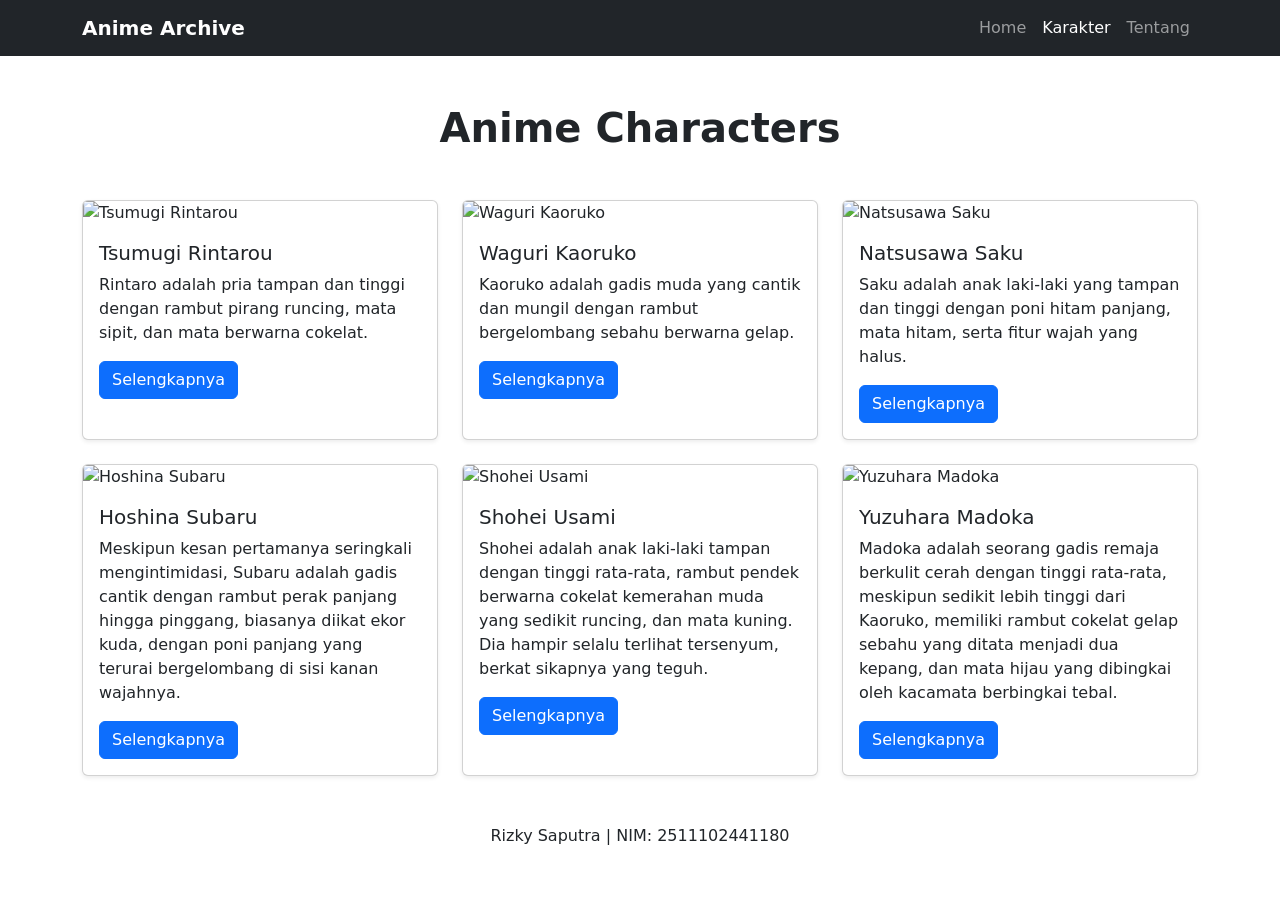
==== characters.html @ 5ef2c2cc "Initial commit" ====
<!DOCTYPE html>
<html lang="id">

<head>

    <meta charset="UTF-8">

    <meta name="viewport"
          content="width=device-width, initial-scale=1.0">

    <title>Anime Archive - Characters</title>

    <!-- Bootstrap -->
    <link
        href="https://cdn.jsdelivr.net/npm/bootstrap@5.3.3/dist/css/bootstrap.min.css"
        rel="stylesheet">

    <!-- CSS Sendiri -->
    <link rel="stylesheet" href="style.css">

</head>

<body>


<!-- NAVBAR -->

<nav class="navbar navbar-expand-lg navbar-dark bg-dark sticky-top">

    <div class="container">

        <a class="navbar-brand fw-bold"
           href="index.html">

            Anime Archive

        </a>


        <button
            class="navbar-toggler"
            type="button"
            data-bs-toggle="collapse"
            data-bs-target="#navbarNav">

            <span class="navbar-toggler-icon"></span>

        </button>


        <div class="collapse navbar-collapse"
             id="navbarNav">

            <ul class="navbar-nav ms-auto">

                <li class="nav-item">

                    <a class="nav-link"
                       href="index.html">

                        Home

                    </a>

                </li>

                <li class="nav-item">

                    <a class="nav-link active"
                       href="characters.html">

                        Karakter

                    </a>

                </li>

                <li class="nav-item">

                    <a class="nav-link"
                       href="about.html">

                        Tentang

                    </a>

                </li>

            </ul>

        </div>

    </div>

</nav>


<!-- CONTENT -->

<section class="py-5">

    <div class="container">

        <h1 class="text-center fw-bold mb-5">
            Anime Characters
        </h1>

        <div class="row g-4">

            <!-- CARD 1 -->
            <div class="col-12 col-md-6 col-lg-4">
                <div class="card character-card shadow-sm h-100">

                    <img
                        src="Tsumugi Rintarou.jpg"
                        class="card-img-top"
                        alt="Tsumugi Rintarou">

                    <div class="card-body">
                        <h5 class="card-title">
                            Tsumugi Rintarou
                        </h5>

                        <p class="card-text">
                            Rintaro adalah pria tampan dan tinggi dengan
                            rambut pirang runcing, mata sipit, dan mata
                            berwarna cokelat.
                        </p>

                        <a
                            href="https://kaoruhana.fandom.com/wiki/Rintaro_Tsumugi"
                            class="btn btn-primary">
                            Selengkapnya
                        </a>
                    </div>

                </div>
            </div>


            <!-- CARD 2 -->
            <div class="col-12 col-md-6 col-lg-4">
                <div class="card character-card shadow-sm h-100">

                    <img
                        src="Waguri Kaoruko (1).jpg"
                        class="card-img-top"
                        alt="Waguri Kaoruko">

                    <div class="card-body">
                        <h5 class="card-title">
                            Waguri Kaoruko
                        </h5>

                        <p class="card-text">
                            Kaoruko adalah gadis muda yang cantik dan
                            mungil dengan rambut bergelombang sebahu
                            berwarna gelap.
                        </p>

                        <a
                            href="https://kaoruhana.fandom.com/wiki/Kaoruko_Waguri"
                            class="btn btn-primary">
                            Selengkapnya
                        </a>
                    </div>

                </div>
            </div>


            <!-- CARD 3 -->
            <div class="col-12 col-md-6 col-lg-4">
                <div class="card character-card shadow-sm h-100">

                    <img
                        src="Natsusawa Saku.jpg"
                        class="card-img-top"
                        alt="Natsusawa Saku">

                    <div class="card-body">
                        <h5 class="card-title">
                            Natsusawa Saku
                        </h5>

                        <p class="card-text">
                            Saku adalah anak laki-laki yang tampan dan
                            tinggi dengan poni hitam panjang, mata hitam,
                            serta fitur wajah yang halus.
                        </p>

                        <a
                            href="https://kaoruhana.fandom.com/wiki/Saku_Natsusawa"
                            class="btn btn-primary">
                            Selengkapnya
                        </a>
                    </div>

                </div>
            </div>


            <!-- CARD 4 -->


            <div class="col-12 col-md-6 col-lg-4">
                <div class="card character-card shadow-sm h-100">

                    <img
                        src="Hoshina Subaru.jpg"
                        class="card-img-top"
                        alt="Hoshina Subaru">

                    <div class="card-body">
                        <h5 class="card-title">
                            Hoshina Subaru
                        </h5>

                        <p class="card-text">
                           Meskipun kesan pertamanya seringkali mengintimidasi, 
                           Subaru adalah gadis cantik dengan rambut perak panjang hingga pinggang, 
                           biasanya diikat ekor kuda, dengan poni panjang yang terurai bergelombang di sisi kanan wajahnya.
                        </p>

                        <a href="https://kaoruhana.fandom.com/wiki/Subaru_Hoshina" class="btn btn-primary">
                            Selengkapnya
                        </a>
                    </div>

                </div>
            </div>


            <!-- CARD 5 -->
            <div class="col-12 col-md-6 col-lg-4">
                <div class="card character-card shadow-sm h-100">

                    <img
                        src="Shouhei Usami.jpg"
                        class="card-img-top"
                        alt="Shohei Usami">

                    <div class="card-body">
                        <h5 class="card-title">
                            Shohei Usami
                        </h5>

                        <p class="card-text">
                         Shohei adalah anak laki-laki tampan dengan tinggi rata-rata, 
                         rambut pendek berwarna cokelat kemerahan muda yang sedikit runcing, dan mata kuning. 
                         Dia hampir selalu terlihat tersenyum, berkat sikapnya yang teguh.
                        </p>

                        <a href="https://kaoruhana.fandom.com/wiki/Shohei_Usami" class="btn btn-primary">
                            Selengkapnya
                        </a>
                    </div>

                </div>
            </div>



            <!-- CARD 6 -->
            <div class="col-12 col-md-6 col-lg-4">
                <div class="card character-card shadow-sm h-100">

                    <img
                        src="yuzuhara madoka.jpg"
                        class="card-img-top"
                        alt="Yuzuhara Madoka">

                    <div class="card-body">
                        <h5 class="card-title">
                            Yuzuhara Madoka
                        </h5>

                        <p class="card-text">
                            Madoka adalah seorang gadis remaja berkulit cerah dengan tinggi rata-rata, 
                            meskipun sedikit lebih tinggi dari Kaoruko, memiliki rambut cokelat gelap 
                            sebahu yang ditata menjadi dua kepang, 
                            dan mata hijau yang dibingkai oleh kacamata berbingkai tebal.
                        </p>

                        <a href="https://kaoruhana.fandom.com/wiki/Madoka_Yuzuhara" class="btn btn-primary">
                            Selengkapnya
                        </a>
                    </div>

                </div>
            </div>

        </div>

    </div>

</section>




<!-- FOOTER -->

<footer class="text-center">

    <div class="container">

        <p class="mb-0">
            Rizky Saputra | NIM: 2511102441180
        </p>

    </div>

</footer>


<script
    src="https://cdn.jsdelivr.net/npm/bootstrap@5.3.3/dist/js/bootstrap.bundle.min.js">
</script>

</body>

</html>
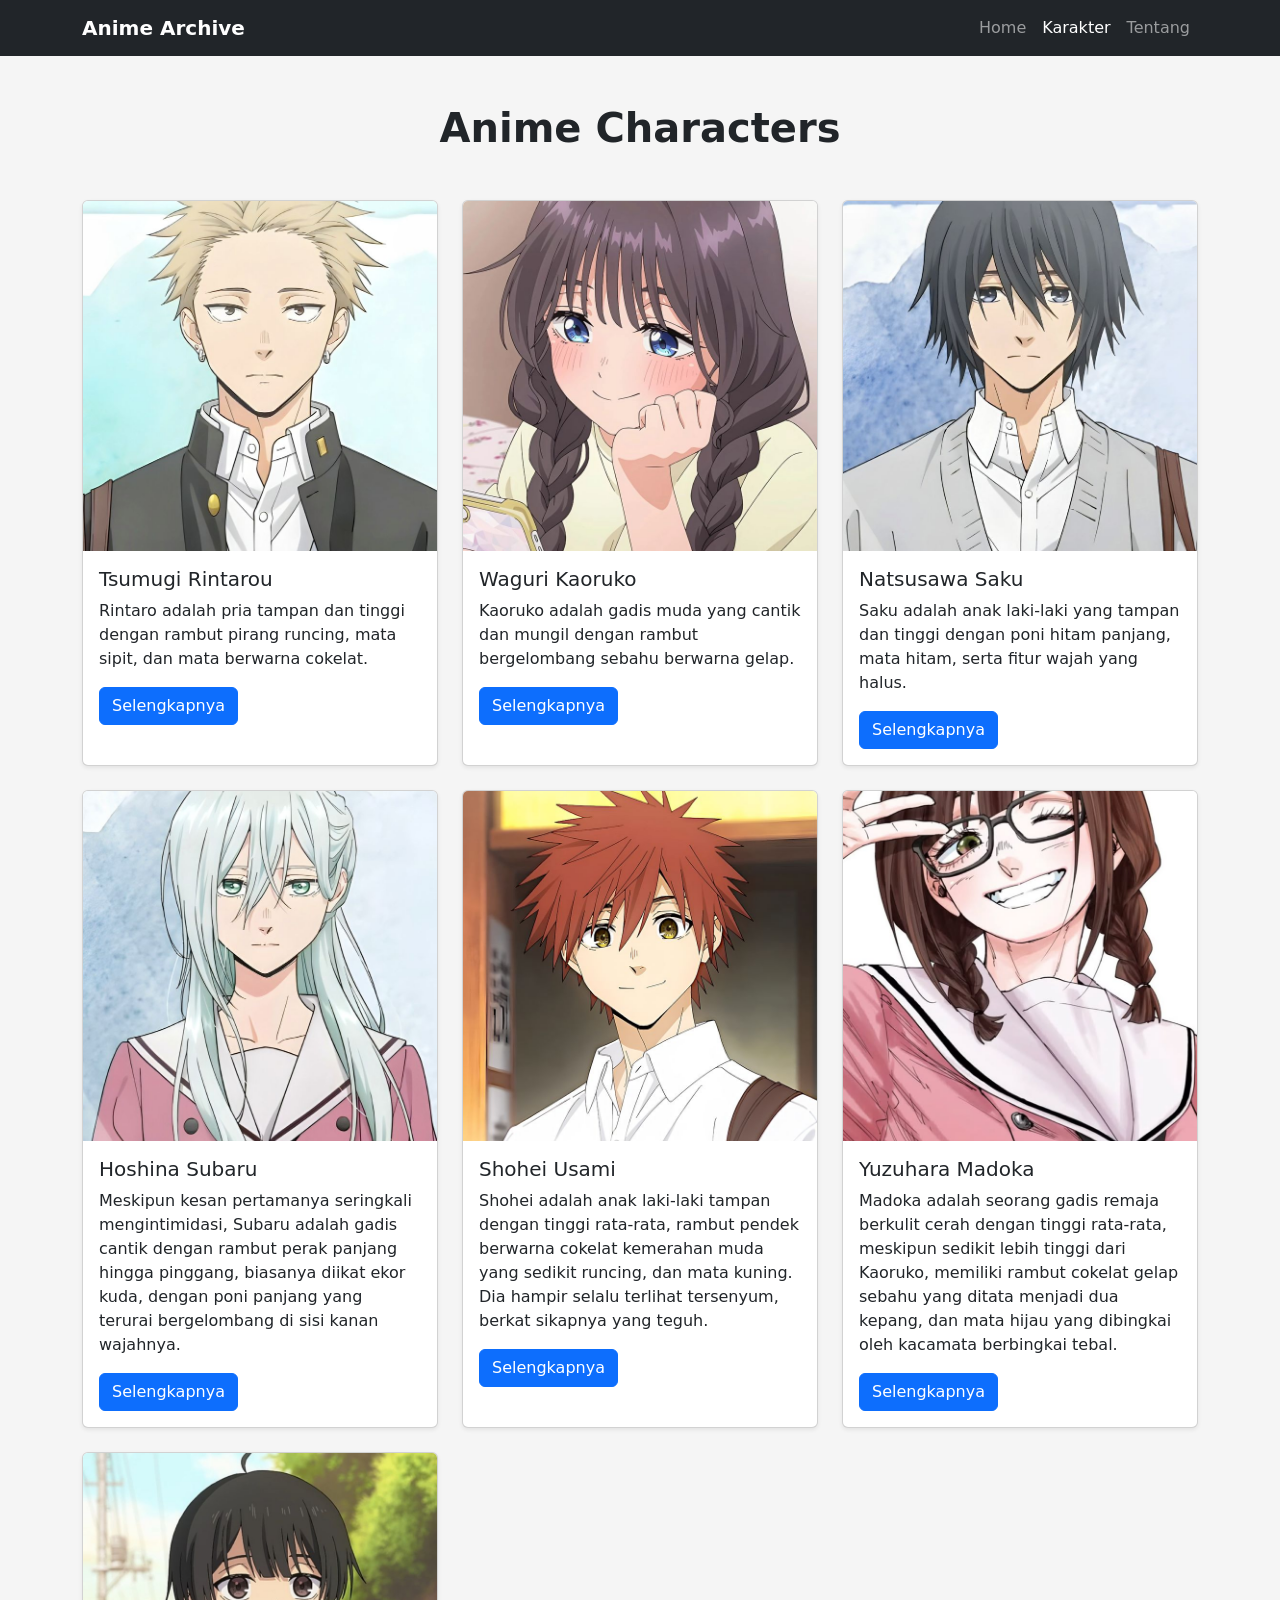
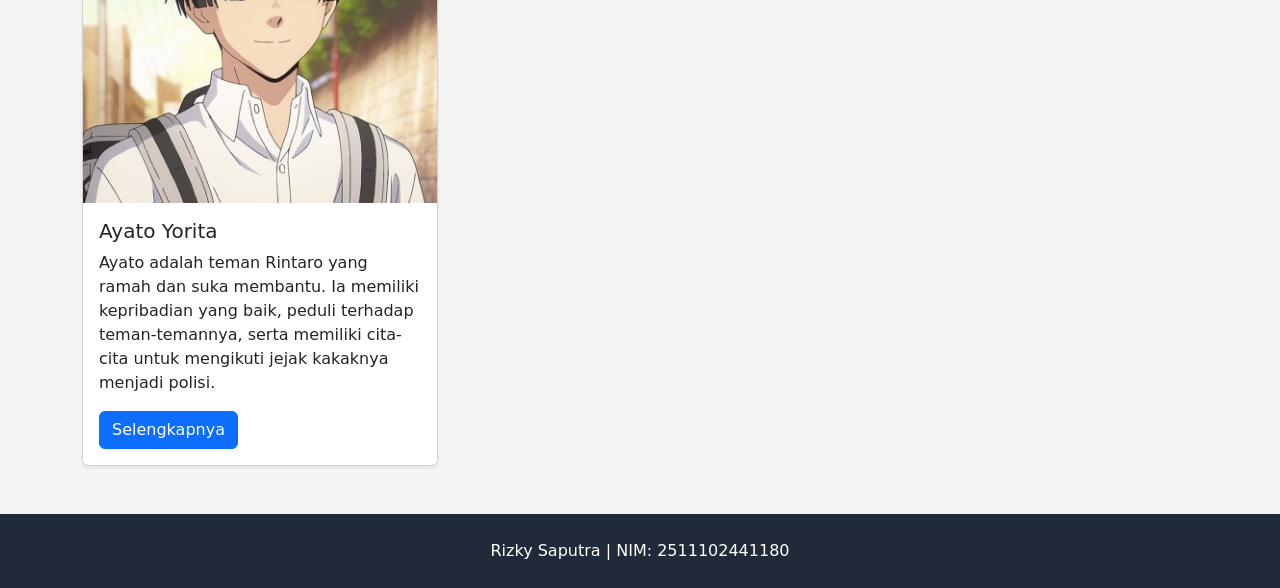
==== commit ab265606: "Add files via upload" ====
--- a/characters.html
+++ b/characters.html
@@ -1,323 +1,353 @@
-<!DOCTYPE html>
-<html lang="id">
-
-<head>
-
-    <meta charset="UTF-8">
-
-    <meta name="viewport"
-          content="width=device-width, initial-scale=1.0">
-
-    <title>Anime Archive - Characters</title>
-
-    <!-- Bootstrap -->
-    <link
-        href="https://cdn.jsdelivr.net/npm/bootstrap@5.3.3/dist/css/bootstrap.min.css"
-        rel="stylesheet">
-
-    <!-- CSS Sendiri -->
-    <link rel="stylesheet" href="style.css">
-
-</head>
-
-<body>
-
-
-<!-- NAVBAR -->
-
-<nav class="navbar navbar-expand-lg navbar-dark bg-dark sticky-top">
-
-    <div class="container">
-
-        <a class="navbar-brand fw-bold"
-           href="index.html">
-
-            Anime Archive
-
-        </a>
-
-
-        <button
-            class="navbar-toggler"
-            type="button"
-            data-bs-toggle="collapse"
-            data-bs-target="#navbarNav">
-
-            <span class="navbar-toggler-icon"></span>
-
-        </button>
-
-
-        <div class="collapse navbar-collapse"
-             id="navbarNav">
-
-            <ul class="navbar-nav ms-auto">
-
-                <li class="nav-item">
-
-                    <a class="nav-link"
-                       href="index.html">
-
-                        Home
-
-                    </a>
-
-                </li>
-
-                <li class="nav-item">
-
-                    <a class="nav-link active"
-                       href="characters.html">
-
-                        Karakter
-
-                    </a>
-
-                </li>
-
-                <li class="nav-item">
-
-                    <a class="nav-link"
-                       href="about.html">
-
-                        Tentang
-
-                    </a>
-
-                </li>
-
-            </ul>
-
-        </div>
-
-    </div>
-
-</nav>
-
-
-<!-- CONTENT -->
-
-<section class="py-5">
-
-    <div class="container">
-
-        <h1 class="text-center fw-bold mb-5">
-            Anime Characters
-        </h1>
-
-        <div class="row g-4">
-
-            <!-- CARD 1 -->
-            <div class="col-12 col-md-6 col-lg-4">
-                <div class="card character-card shadow-sm h-100">
-
-                    <img
-                        src="Tsumugi Rintarou.jpg"
-                        class="card-img-top"
-                        alt="Tsumugi Rintarou">
-
-                    <div class="card-body">
-                        <h5 class="card-title">
-                            Tsumugi Rintarou
-                        </h5>
-
-                        <p class="card-text">
-                            Rintaro adalah pria tampan dan tinggi dengan
-                            rambut pirang runcing, mata sipit, dan mata
-                            berwarna cokelat.
-                        </p>
-
-                        <a
-                            href="https://kaoruhana.fandom.com/wiki/Rintaro_Tsumugi"
-                            class="btn btn-primary">
-                            Selengkapnya
-                        </a>
-                    </div>
-
-                </div>
-            </div>
-
-
-            <!-- CARD 2 -->
-            <div class="col-12 col-md-6 col-lg-4">
-                <div class="card character-card shadow-sm h-100">
-
-                    <img
-                        src="Waguri Kaoruko (1).jpg"
-                        class="card-img-top"
-                        alt="Waguri Kaoruko">
-
-                    <div class="card-body">
-                        <h5 class="card-title">
-                            Waguri Kaoruko
-                        </h5>
-
-                        <p class="card-text">
-                            Kaoruko adalah gadis muda yang cantik dan
-                            mungil dengan rambut bergelombang sebahu
-                            berwarna gelap.
-                        </p>
-
-                        <a
-                            href="https://kaoruhana.fandom.com/wiki/Kaoruko_Waguri"
-                            class="btn btn-primary">
-                            Selengkapnya
-                        </a>
-                    </div>
-
-                </div>
-            </div>
-
-
-            <!-- CARD 3 -->
-            <div class="col-12 col-md-6 col-lg-4">
-                <div class="card character-card shadow-sm h-100">
-
-                    <img
-                        src="Natsusawa Saku.jpg"
-                        class="card-img-top"
-                        alt="Natsusawa Saku">
-
-                    <div class="card-body">
-                        <h5 class="card-title">
-                            Natsusawa Saku
-                        </h5>
-
-                        <p class="card-text">
-                            Saku adalah anak laki-laki yang tampan dan
-                            tinggi dengan poni hitam panjang, mata hitam,
-                            serta fitur wajah yang halus.
-                        </p>
-
-                        <a
-                            href="https://kaoruhana.fandom.com/wiki/Saku_Natsusawa"
-                            class="btn btn-primary">
-                            Selengkapnya
-                        </a>
-                    </div>
-
-                </div>
-            </div>
-
-
-            <!-- CARD 4 -->
-
-
-            <div class="col-12 col-md-6 col-lg-4">
-                <div class="card character-card shadow-sm h-100">
-
-                    <img
-                        src="Hoshina Subaru.jpg"
-                        class="card-img-top"
-                        alt="Hoshina Subaru">
-
-                    <div class="card-body">
-                        <h5 class="card-title">
-                            Hoshina Subaru
-                        </h5>
-
-                        <p class="card-text">
-                           Meskipun kesan pertamanya seringkali mengintimidasi, 
-                           Subaru adalah gadis cantik dengan rambut perak panjang hingga pinggang, 
-                           biasanya diikat ekor kuda, dengan poni panjang yang terurai bergelombang di sisi kanan wajahnya.
-                        </p>
-
-                        <a href="https://kaoruhana.fandom.com/wiki/Subaru_Hoshina" class="btn btn-primary">
-                            Selengkapnya
-                        </a>
-                    </div>
-
-                </div>
-            </div>
-
-
-            <!-- CARD 5 -->
-            <div class="col-12 col-md-6 col-lg-4">
-                <div class="card character-card shadow-sm h-100">
-
-                    <img
-                        src="Shouhei Usami.jpg"
-                        class="card-img-top"
-                        alt="Shohei Usami">
-
-                    <div class="card-body">
-                        <h5 class="card-title">
-                            Shohei Usami
-                        </h5>
-
-                        <p class="card-text">
-                         Shohei adalah anak laki-laki tampan dengan tinggi rata-rata, 
-                         rambut pendek berwarna cokelat kemerahan muda yang sedikit runcing, dan mata kuning. 
-                         Dia hampir selalu terlihat tersenyum, berkat sikapnya yang teguh.
-                        </p>
-
-                        <a href="https://kaoruhana.fandom.com/wiki/Shohei_Usami" class="btn btn-primary">
-                            Selengkapnya
-                        </a>
-                    </div>
-
-                </div>
-            </div>
-
-
-
-            <!-- CARD 6 -->
-            <div class="col-12 col-md-6 col-lg-4">
-                <div class="card character-card shadow-sm h-100">
-
-                    <img
-                        src="yuzuhara madoka.jpg"
-                        class="card-img-top"
-                        alt="Yuzuhara Madoka">
-
-                    <div class="card-body">
-                        <h5 class="card-title">
-                            Yuzuhara Madoka
-                        </h5>
-
-                        <p class="card-text">
-                            Madoka adalah seorang gadis remaja berkulit cerah dengan tinggi rata-rata, 
-                            meskipun sedikit lebih tinggi dari Kaoruko, memiliki rambut cokelat gelap 
-                            sebahu yang ditata menjadi dua kepang, 
-                            dan mata hijau yang dibingkai oleh kacamata berbingkai tebal.
-                        </p>
-
-                        <a href="https://kaoruhana.fandom.com/wiki/Madoka_Yuzuhara" class="btn btn-primary">
-                            Selengkapnya
-                        </a>
-                    </div>
-
-                </div>
-            </div>
-
-        </div>
-
-    </div>
-
-</section>
-
-
-
-
-<!-- FOOTER -->
-
-<footer class="text-center">
-
-    <div class="container">
-
-        <p class="mb-0">
-            Rizky Saputra | NIM: 2511102441180
-        </p>
-
-    </div>
-
-</footer>
-
-
-<script
-    src="https://cdn.jsdelivr.net/npm/bootstrap@5.3.3/dist/js/bootstrap.bundle.min.js">
-</script>
-
-</body>
-
+<!DOCTYPE html>
+<html lang="id">
+
+<head>
+
+    <meta charset="UTF-8">
+
+    <meta name="viewport"
+          content="width=device-width, initial-scale=1.0">
+
+    <title>Anime Archive - Characters</title>
+
+    <!-- Bootstrap -->
+    <link
+        href="https://cdn.jsdelivr.net/npm/bootstrap@5.3.3/dist/css/bootstrap.min.css"
+        rel="stylesheet">
+
+    <!-- CSS Sendiri -->
+    <link rel="stylesheet" href="style.css">
+
+</head>
+
+<body>
+
+
+<!-- NAVBAR -->
+
+<nav class="navbar navbar-expand-lg navbar-dark bg-dark sticky-top">
+
+    <div class="container">
+
+        <a class="navbar-brand fw-bold"
+           href="index.html">
+
+            Anime Archive
+
+        </a>
+
+
+        <button
+            class="navbar-toggler"
+            type="button"
+            data-bs-toggle="collapse"
+            data-bs-target="#navbarNav">
+
+            <span class="navbar-toggler-icon"></span>
+
+        </button>
+
+
+        <div class="collapse navbar-collapse"
+             id="navbarNav">
+
+            <ul class="navbar-nav ms-auto">
+
+                <li class="nav-item">
+
+                    <a class="nav-link"
+                       href="index.html">
+
+                        Home
+
+                    </a>
+
+                </li>
+
+                <li class="nav-item">
+
+                    <a class="nav-link active"
+                       href="characters.html">
+
+                        Karakter
+
+                    </a>
+
+                </li>
+
+                <li class="nav-item">
+
+                    <a class="nav-link"
+                       href="about.html">
+
+                        Tentang
+
+                    </a>
+
+                </li>
+
+            </ul>
+
+        </div>
+
+    </div>
+
+</nav>
+
+
+<!-- CONTENT -->
+
+<section class="py-5">
+
+    <div class="container">
+
+        <h1 class="text-center fw-bold mb-5">
+            Anime Characters
+        </h1>
+
+        <div class="row g-4">
+
+            <!-- CARD 1 -->
+            <div class="col-12 col-md-6 col-lg-4">
+                <div class="card character-card shadow-sm h-100">
+
+                    <img
+                        src="Tsumugi Rintarou.jpg"
+                        class="card-img-top"
+                        alt="Tsumugi Rintarou">
+
+                    <div class="card-body">
+                        <h5 class="card-title">
+                            Tsumugi Rintarou
+                        </h5>
+
+                        <p class="card-text">
+                            Rintaro adalah pria tampan dan tinggi dengan
+                            rambut pirang runcing, mata sipit, dan mata
+                            berwarna cokelat.
+                        </p>
+
+                        <a
+                            href="https://kaoruhana.fandom.com/wiki/Rintaro_Tsumugi"
+                            class="btn btn-primary">
+                            Selengkapnya
+                        </a>
+                    </div>
+
+                </div>
+            </div>
+
+
+            <!-- CARD 2 -->
+            <div class="col-12 col-md-6 col-lg-4">
+                <div class="card character-card shadow-sm h-100">
+
+                    <img
+                        src="Waguri Kaoruko.jpg"
+                        class="card-img-top"
+                        alt="Waguri Kaoruko">
+
+                    <div class="card-body">
+                        <h5 class="card-title">
+                            Waguri Kaoruko
+                        </h5>
+
+                        <p class="card-text">
+                            Kaoruko adalah gadis muda yang cantik dan
+                            mungil dengan rambut bergelombang sebahu
+                            berwarna gelap.
+                        </p>
+
+                        <a
+                            href="https://kaoruhana.fandom.com/wiki/Kaoruko_Waguri"
+                            class="btn btn-primary">
+                            Selengkapnya
+                        </a>
+                    </div>
+
+                </div>
+            </div>
+
+
+            <!-- CARD 3 -->
+            <div class="col-12 col-md-6 col-lg-4">
+                <div class="card character-card shadow-sm h-100">
+
+                    <img
+                        src="Natsusawa Saku.jpg"
+                        class="card-img-top"
+                        alt="Natsusawa Saku">
+
+                    <div class="card-body">
+                        <h5 class="card-title">
+                            Natsusawa Saku
+                        </h5>
+
+                        <p class="card-text">
+                            Saku adalah anak laki-laki yang tampan dan
+                            tinggi dengan poni hitam panjang, mata hitam,
+                            serta fitur wajah yang halus.
+                        </p>
+
+                        <a
+                            href="https://kaoruhana.fandom.com/wiki/Saku_Natsusawa"
+                            class="btn btn-primary">
+                            Selengkapnya
+                        </a>
+                    </div>
+
+                </div>
+            </div>
+
+
+            <!-- CARD 4 -->
+
+
+            <div class="col-12 col-md-6 col-lg-4">
+                <div class="card character-card shadow-sm h-100">
+
+                    <img
+                        src="Hoshina Subaru.jpg"
+                        class="card-img-top"
+                        alt="Hoshina Subaru">
+
+                    <div class="card-body">
+                        <h5 class="card-title">
+                            Hoshina Subaru
+                        </h5>
+
+                        <p class="card-text">
+                           Meskipun kesan pertamanya seringkali mengintimidasi, 
+                           Subaru adalah gadis cantik dengan rambut perak panjang hingga pinggang, 
+                           biasanya diikat ekor kuda, dengan poni panjang yang terurai bergelombang di sisi kanan wajahnya.
+                        </p>
+
+                        <a href="https://kaoruhana.fandom.com/wiki/Subaru_Hoshina" class="btn btn-primary">
+                            Selengkapnya
+                        </a>
+                    </div>
+
+                </div>
+            </div>
+
+
+            <!-- CARD 5 -->
+            <div class="col-12 col-md-6 col-lg-4">
+                <div class="card character-card shadow-sm h-100">
+
+                    <img
+                        src="Shouhei Usami.jpg"
+                        class="card-img-top"
+                        alt="Shohei Usami">
+
+                    <div class="card-body">
+                        <h5 class="card-title">
+                            Shohei Usami
+                        </h5>
+
+                        <p class="card-text">
+                         Shohei adalah anak laki-laki tampan dengan tinggi rata-rata, 
+                         rambut pendek berwarna cokelat kemerahan muda yang sedikit runcing, dan mata kuning. 
+                         Dia hampir selalu terlihat tersenyum, berkat sikapnya yang teguh.
+                        </p>
+
+                        <a href="https://kaoruhana.fandom.com/wiki/Shohei_Usami" class="btn btn-primary">
+                            Selengkapnya
+                        </a>
+                    </div>
+
+                </div>
+            </div>
+
+
+
+            <!-- CARD 6 -->
+            <div class="col-12 col-md-6 col-lg-4">
+                <div class="card character-card shadow-sm h-100">
+
+                    <img
+                        src="yuzuhara madoka.jpg"
+                        class="card-img-top"
+                        alt="Yuzuhara Madoka">
+
+                    <div class="card-body">
+                        <h5 class="card-title">
+                            Yuzuhara Madoka
+                        </h5>
+
+                        <p class="card-text">
+                            Madoka adalah seorang gadis remaja berkulit cerah dengan tinggi rata-rata, 
+                            meskipun sedikit lebih tinggi dari Kaoruko, memiliki rambut cokelat gelap 
+                            sebahu yang ditata menjadi dua kepang, 
+                            dan mata hijau yang dibingkai oleh kacamata berbingkai tebal.
+                        </p>
+
+                        <a href="https://kaoruhana.fandom.com/wiki/Madoka_Yuzuhara" class="btn btn-primary">
+                            Selengkapnya
+                        </a>
+                    </div>
+
+                </div>
+
+            </div>
+
+            <!-- CARD 7 -->
+            <div class="col-12 col-md-6 col-lg-4">
+                <div class="card character-card shadow-sm h-100">
+
+                    <img
+                        src="Yorita Ayato.jpg"
+                        class="card-img-top"
+                        alt="Ayato Yorita">
+
+                    <div class="card-body">
+                        <h5 class="card-title">
+                            Ayato Yorita
+                        </h5>
+
+                        <p class="card-text">
+                            Ayato adalah teman Rintaro yang ramah dan suka membantu.
+                            Ia memiliki kepribadian yang baik, peduli terhadap teman-temannya,
+                            serta memiliki cita-cita untuk mengikuti jejak kakaknya menjadi polisi.
+                        </p>
+
+                        <a href="https://kaoruhana.fandom.com/wiki/Ayato_Yorita" class="btn btn-primary">
+                            Selengkapnya
+                        </a>
+
+                </div>
+            </div>
+</div>
+
+        </div>
+
+    </div>
+    
+
+</section>
+
+
+
+
+<!-- FOOTER -->
+
+<footer class="text-center">
+
+    <div class="container">
+
+        <p class="mb-0">
+            Rizky Saputra | NIM: 2511102441180
+        </p>
+
+    </div>
+
+</footer>
+
+
+<script
+    src="https://cdn.jsdelivr.net/npm/bootstrap@5.3.3/dist/js/bootstrap.bundle.min.js">
+</script>
+
+</body>
+
 </html>
--- a/style.css
+++ b/style.css
@@ -0,0 +1,46 @@
+body {
+    background-color: #f5f5f5;
+}
+
+/* HERO */
+.hero {
+    min-height: 500px;
+
+    background:
+        linear-gradient(
+            rgba(0, 0, 0, 0.5),
+            rgba(0, 0, 0, 0.5)
+        ),
+        url("Banner.jpg");
+
+    background-size: cover;
+    background-position: center;
+
+    color: white;
+
+    display: flex;
+    align-items: center;
+}
+
+/* CARD */
+.character-card {
+    transition: 0.3s;
+}
+
+.character-card:hover {
+    transform: translateY(-5px);
+}
+
+.character-card img {
+    width: 100%;
+    height: 350px;
+    object-fit: cover;
+    object-position: center;
+}
+
+/* FOOTER */
+footer {
+    background-color: #202A38;
+    color: #ffffff;
+    padding: 25px 0;
+}
